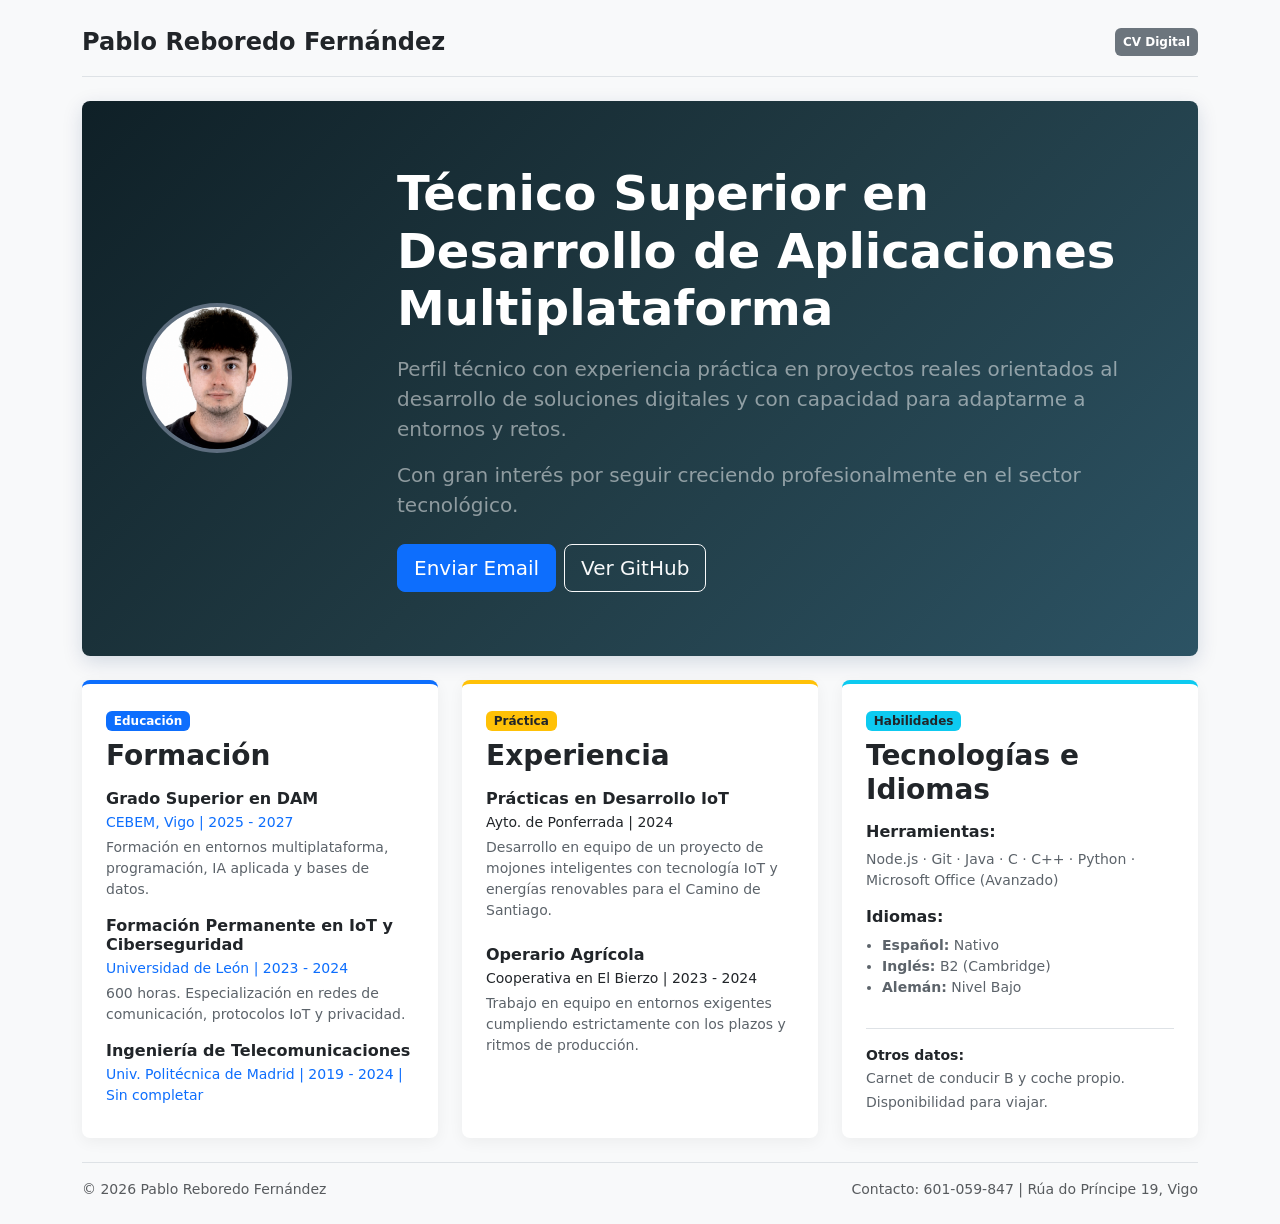
==== index.html @ 942bec18 "Rename" ====
<!DOCTYPE html>
<html lang="es">

<head>
    <meta charset="utf-8">
    <meta name="viewport" content="width=device-width, initial-scale=1">
    <meta name="description" content="Portal CV - Pablo Reboredo">
    <meta name="author" content="Pablo Reboredo">
    <title>Pablo Reboredo | CV Profesional</title>

    <link href="https://cdn.jsdelivr.net/npm/bootstrap@5.3.8/dist/css/bootstrap.min.css" rel="stylesheet"
        integrity="sha384-sRIl4kxILFvY47J16cr9ZwB07vP4J8+LH7qKQnuqkuIAvNWLzeN8tE5YBujZqJLB" crossorigin="anonymous">

    <style>
        body {
            background-color: #f8f9fa;
            color: #212529;
            font-family: 'Segoe UI', system-ui, -apple-system, sans-serif;
        }

        .jumbotron-custom {
            background: linear-gradient(135deg, #0f2027 0%, #203a43 50%, #2c5364 100%);
            box-shadow: 0 6px 20px rgba(0, 40, 94, 0.15);
        }

        /* Contenedor reservado para la foto de perfil */
        .profile-photo-container {
            width: 150px;
            height: 150px;
            border-radius: 50%;
            border: 4px solid rgba(255, 255, 255, 0.2);
            overflow: hidden;
            background-color: #34495e;
            display: flex;
            align-items: center;
            justify-content: center;
            transition: transform 0.3s ease;
        }
        
        .profile-photo-container:hover {
            transform: scale(1.05);
            border-color: #0d6efd;
        }

        .profile-photo-container img {
            width: 100%;
            height: 100%;
            object-fit: cover;
        }

        .card-custom {
            border: none;
            background-color: #ffffff;
            box-shadow: 0 4px 15px rgba(0, 0, 0, 0.05);
            transition: transform 0.3s ease, box-shadow 0.3s ease;
        }

        .card-custom:hover {
            transform: translateY(-5px);
            box-shadow: 0 8px 25px rgba(0, 40, 94, 0.12);
        }

        /* Ajuste de color para los textos oscuros de las tarjetas */
        .text-card-muted {
            color: #5c636a;
        }

        .btn-custom-glow {
            transition: all 0.3s ease;
            text-decoration: none;
        }

        .btn-custom-glow:hover {
            box-shadow: 0 0 12px rgba(13, 110, 253, 0.4);
            transform: scale(1.02);
        }
    </style>
</head>

<body>
    <main>
        <div class="container py-4">
            <header class="pb-3 mb-4 border-bottom d-flex justify-content-between align-items-center">
                <span class="fs-4 fw-bold text-dark">Pablo Reboredo Fernández</span>
                <span class="badge bg-secondary p-2">CV Digital</span>
            </header>

            <div class="jumbotron-custom p-5 mb-4 rounded-3 text-white">
                <div class="container-fluid py-3">
                    <div class="row align-items-center g-4">
                        <div class="col-md-3 d-flex justify-content-center justify-content-md-start">
                            <div class="profile-photo-container">
                                <img src="FOTO_CV_PabloReboredo.png" alt="Foto CV Pablo"> 
                            </div>
                        </div>
                        <div class="col-md-9 text-center text-md-start">
                            <h1 class="display-5 fw-bold">Técnico Superior en Desarrollo de Aplicaciones Multiplataforma</h1>
                            <p class="fs-5 text-white-50 my-3">
                                Perfil técnico con experiencia práctica en proyectos reales orientados al desarrollo de soluciones digitales y con capacidad para adaptarme a entornos y retos.</p>
                            <p class="fs-5 text-white-50 my-3">
                                Con gran interés por seguir creciendo profesionalmente en el sector tecnológico.</p>
                            <div class="d-flex flex-wrap gap-2 justify-content-center justify-content-md-start pt-2">
                                <a href="mailto:pabloreboredo16@gmail.com" class="btn btn-primary btn-lg btn-custom-glow">Enviar Email</a>
                                <a href="https://github.com/pabloreboredo16" target="_blank" class="btn btn-outline-light btn-lg btn-custom-glow">Ver GitHub</a>
                            </div>
                        </div>
                    </div>
                </div>
            </div>

            <div class="row align-items-md-stretch g-4">
                
                <div class="col-md-4">
                    <div class="card-custom h-100 rounded-3 p-4 border-top border-primary border-4">
                        <div>
                            <span class="badge bg-primary mb-2">Educación</span>
                            <h2 class="h3 fw-bold mb-3">Formación</h2>
                            
                            <div class="mb-3">
                                <h6 class="fw-bold text-dark mb-1">Grado Superior en DAM</h6>
                                <small class="text-primary d-block mb-1">CEBEM, Vigo | 2025 - 2027</small>
                                <p class="small text-card-muted">Formación en entornos multiplataforma, programación, IA aplicada y bases de datos.</p>
                            </div>
                            
                            <div class="mb-3">
                                <h6 class="fw-bold text-dark mb-1">Formación Permanente en IoT y Ciberseguridad</h6>
                                <small class="text-primary d-block mb-1">Universidad de León | 2023 - 2024</small>
                                <p class="small text-card-muted">600 horas. Especialización en redes de comunicación, protocolos IoT y privacidad.</p>
                            </div>

                            <div class="mb-2">
                                <h6 class="fw-bold text-dark mb-1">Ingeniería de Telecomunicaciones</h6>
                                <small class="text-primary d-block mb-1">Univ. Politécnica de Madrid | 2019 - 2024 | Sin completar</small>
                            </div>
                        </div>
                    </div>
                </div>

                <div class="col-md-4">
                    <div class="card-custom h-100 rounded-3 p-4 border-top border-warning border-4">
                        <div>
                            <span class="badge bg-warning text-dark mb-2">Práctica</span>
                            <h2 class="h3 fw-bold mb-3">Experiencia</h2>
                            
                            <div class="mb-4">
                                <h6 class="fw-bold text-dark mb-1">Prácticas en Desarrollo IoT</h6>
                                <small class="text-warning text-dark d-block mb-1">Ayto. de Ponferrada | 2024</small>
                                <p class="small text-card-muted">Desarrollo en equipo de un proyecto de mojones inteligentes con tecnología IoT y energías renovables para el Camino de Santiago.</p>
                            </div>
                            
                            <div class="mb-2">
                                <h6 class="fw-bold text-dark mb-1">Operario Agrícola</h6>
                                <small class="text-warning text-dark d-block mb-1">Cooperativa en El Bierzo | 2023 - 2024</small>
                                <p class="small text-card-muted">Trabajo en equipo en entornos exigentes cumpliendo estrictamente con los plazos y ritmos de producción.</p>
                            </div>
                        </div>
                    </div>
                </div>

                <div class="col-md-4">
                    <div class="card-custom h-100 rounded-3 p-4 border-top border-info border-4">
                        <div class="d-flex flex-column h-100 justify-content-between">
                            <div>
                                <span class="badge bg-info text-dark mb-2">Habilidades</span>
                                <h2 class="h3 fw-bold mb-3">Tecnologías e Idiomas</h2>
                                
                                <h6 class="fw-bold text-dark mb-2">Herramientas:</h6>
                                <p class="small text-card-muted mb-3">
                                    Node.js · Git · Java · C · C++ · Python · Microsoft Office (Avanzado)
                                </p>
                                
                                <h6 class="fw-bold text-dark mb-2">Idiomas:</h6>
                                <ul class="small text-card-muted ps-3 mb-0">
                                    <li><strong>Español:</strong> Nativo</li>
                                    <li><strong>Inglés:</strong> B2 (Cambridge)</li>
                                    <li><strong>Alemán:</strong> Nivel Bajo</li>
                                </ul>
                            </div>
                            
                            <div class="mt-3 pt-3 border-top text-center text-md-start">
                                <small class="text-dark d-block"><strong>Otros datos:</strong></small>
                                <small class="text-card-muted">Carnet de conducir B y coche propio. Disponibilidad para viajar.</small>
                            </div>
                        </div>
                    </div>
                </div>
                
            </div>

            <footer class="pt-3 mt-4 text-muted border-top d-flex justify-content-between flex-wrap gap-2 small">
                <span>&copy; 2026 Pablo Reboredo Fernández</span>
                <span>Contacto: 601-059-847 | Rúa do Príncipe 19, Vigo</span>
            </footer>
        </div>
    </main>

    <script src="https://cdn.jsdelivr.net/npm/@popperjs/core@2.11.8/dist/umd/popper.min.js"></script>
    <script src="https://cdn.jsdelivr.net/npm/bootstrap@5.3.8/dist/js/bootstrap.bundle.min.js"></script>
</body>

</html>
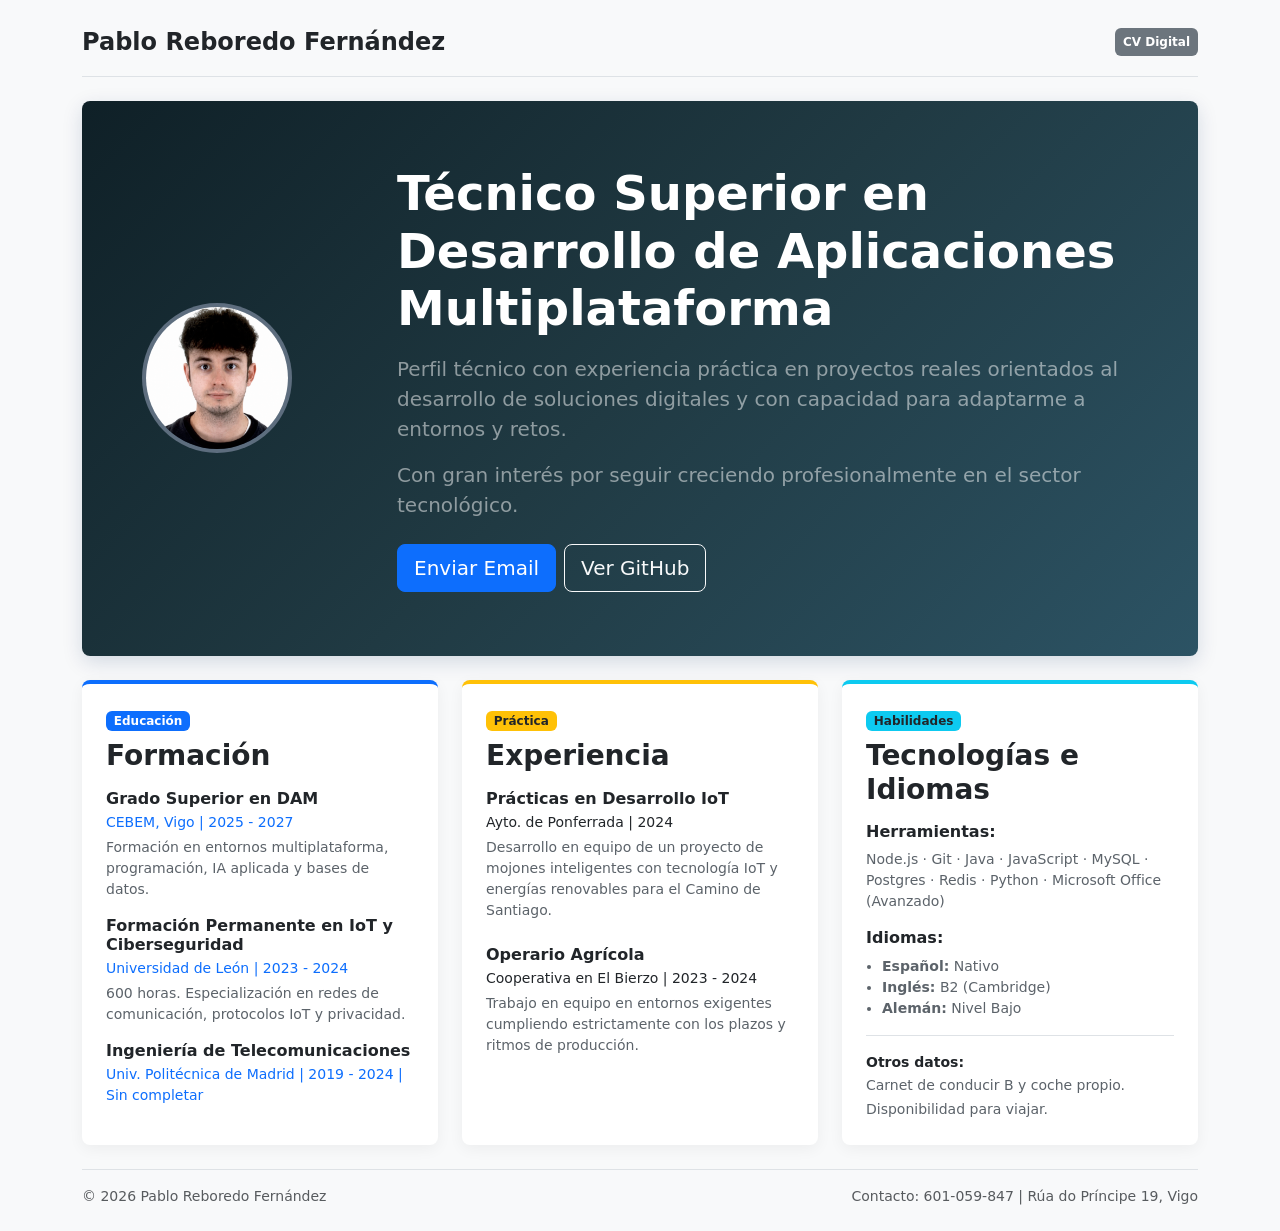
==== commit c0fc1cfb: "Añadir README y cambios pequeños" ====
--- a/index.html
+++ b/index.html
@@ -1,201 +1,201 @@
-<!DOCTYPE html>
-<html lang="es">
-
-<head>
-    <meta charset="utf-8">
-    <meta name="viewport" content="width=device-width, initial-scale=1">
-    <meta name="description" content="Portal CV - Pablo Reboredo">
-    <meta name="author" content="Pablo Reboredo">
-    <title>Pablo Reboredo | CV Profesional</title>
-
-    <link href="https://cdn.jsdelivr.net/npm/bootstrap@5.3.8/dist/css/bootstrap.min.css" rel="stylesheet"
-        integrity="sha384-sRIl4kxILFvY47J16cr9ZwB07vP4J8+LH7qKQnuqkuIAvNWLzeN8tE5YBujZqJLB" crossorigin="anonymous">
-
-    <style>
-        body {
-            background-color: #f8f9fa;
-            color: #212529;
-            font-family: 'Segoe UI', system-ui, -apple-system, sans-serif;
-        }
-
-        .jumbotron-custom {
-            background: linear-gradient(135deg, #0f2027 0%, #203a43 50%, #2c5364 100%);
-            box-shadow: 0 6px 20px rgba(0, 40, 94, 0.15);
-        }
-
-        /* Contenedor reservado para la foto de perfil */
-        .profile-photo-container {
-            width: 150px;
-            height: 150px;
-            border-radius: 50%;
-            border: 4px solid rgba(255, 255, 255, 0.2);
-            overflow: hidden;
-            background-color: #34495e;
-            display: flex;
-            align-items: center;
-            justify-content: center;
-            transition: transform 0.3s ease;
-        }
-        
-        .profile-photo-container:hover {
-            transform: scale(1.05);
-            border-color: #0d6efd;
-        }
-
-        .profile-photo-container img {
-            width: 100%;
-            height: 100%;
-            object-fit: cover;
-        }
-
-        .card-custom {
-            border: none;
-            background-color: #ffffff;
-            box-shadow: 0 4px 15px rgba(0, 0, 0, 0.05);
-            transition: transform 0.3s ease, box-shadow 0.3s ease;
-        }
-
-        .card-custom:hover {
-            transform: translateY(-5px);
-            box-shadow: 0 8px 25px rgba(0, 40, 94, 0.12);
-        }
-
-        /* Ajuste de color para los textos oscuros de las tarjetas */
-        .text-card-muted {
-            color: #5c636a;
-        }
-
-        .btn-custom-glow {
-            transition: all 0.3s ease;
-            text-decoration: none;
-        }
-
-        .btn-custom-glow:hover {
-            box-shadow: 0 0 12px rgba(13, 110, 253, 0.4);
-            transform: scale(1.02);
-        }
-    </style>
-</head>
-
-<body>
-    <main>
-        <div class="container py-4">
-            <header class="pb-3 mb-4 border-bottom d-flex justify-content-between align-items-center">
-                <span class="fs-4 fw-bold text-dark">Pablo Reboredo Fernández</span>
-                <span class="badge bg-secondary p-2">CV Digital</span>
-            </header>
-
-            <div class="jumbotron-custom p-5 mb-4 rounded-3 text-white">
-                <div class="container-fluid py-3">
-                    <div class="row align-items-center g-4">
-                        <div class="col-md-3 d-flex justify-content-center justify-content-md-start">
-                            <div class="profile-photo-container">
-                                <img src="FOTO_CV_PabloReboredo.png" alt="Foto CV Pablo"> 
-                            </div>
-                        </div>
-                        <div class="col-md-9 text-center text-md-start">
-                            <h1 class="display-5 fw-bold">Técnico Superior en Desarrollo de Aplicaciones Multiplataforma</h1>
-                            <p class="fs-5 text-white-50 my-3">
-                                Perfil técnico con experiencia práctica en proyectos reales orientados al desarrollo de soluciones digitales y con capacidad para adaptarme a entornos y retos.</p>
-                            <p class="fs-5 text-white-50 my-3">
-                                Con gran interés por seguir creciendo profesionalmente en el sector tecnológico.</p>
-                            <div class="d-flex flex-wrap gap-2 justify-content-center justify-content-md-start pt-2">
-                                <a href="mailto:pabloreboredo16@gmail.com" class="btn btn-primary btn-lg btn-custom-glow">Enviar Email</a>
-                                <a href="https://github.com/pabloreboredo16" target="_blank" class="btn btn-outline-light btn-lg btn-custom-glow">Ver GitHub</a>
-                            </div>
-                        </div>
-                    </div>
-                </div>
-            </div>
-
-            <div class="row align-items-md-stretch g-4">
-                
-                <div class="col-md-4">
-                    <div class="card-custom h-100 rounded-3 p-4 border-top border-primary border-4">
-                        <div>
-                            <span class="badge bg-primary mb-2">Educación</span>
-                            <h2 class="h3 fw-bold mb-3">Formación</h2>
-                            
-                            <div class="mb-3">
-                                <h6 class="fw-bold text-dark mb-1">Grado Superior en DAM</h6>
-                                <small class="text-primary d-block mb-1">CEBEM, Vigo | 2025 - 2027</small>
-                                <p class="small text-card-muted">Formación en entornos multiplataforma, programación, IA aplicada y bases de datos.</p>
-                            </div>
-                            
-                            <div class="mb-3">
-                                <h6 class="fw-bold text-dark mb-1">Formación Permanente en IoT y Ciberseguridad</h6>
-                                <small class="text-primary d-block mb-1">Universidad de León | 2023 - 2024</small>
-                                <p class="small text-card-muted">600 horas. Especialización en redes de comunicación, protocolos IoT y privacidad.</p>
-                            </div>
-
-                            <div class="mb-2">
-                                <h6 class="fw-bold text-dark mb-1">Ingeniería de Telecomunicaciones</h6>
-                                <small class="text-primary d-block mb-1">Univ. Politécnica de Madrid | 2019 - 2024 | Sin completar</small>
-                            </div>
-                        </div>
-                    </div>
-                </div>
-
-                <div class="col-md-4">
-                    <div class="card-custom h-100 rounded-3 p-4 border-top border-warning border-4">
-                        <div>
-                            <span class="badge bg-warning text-dark mb-2">Práctica</span>
-                            <h2 class="h3 fw-bold mb-3">Experiencia</h2>
-                            
-                            <div class="mb-4">
-                                <h6 class="fw-bold text-dark mb-1">Prácticas en Desarrollo IoT</h6>
-                                <small class="text-warning text-dark d-block mb-1">Ayto. de Ponferrada | 2024</small>
-                                <p class="small text-card-muted">Desarrollo en equipo de un proyecto de mojones inteligentes con tecnología IoT y energías renovables para el Camino de Santiago.</p>
-                            </div>
-                            
-                            <div class="mb-2">
-                                <h6 class="fw-bold text-dark mb-1">Operario Agrícola</h6>
-                                <small class="text-warning text-dark d-block mb-1">Cooperativa en El Bierzo | 2023 - 2024</small>
-                                <p class="small text-card-muted">Trabajo en equipo en entornos exigentes cumpliendo estrictamente con los plazos y ritmos de producción.</p>
-                            </div>
-                        </div>
-                    </div>
-                </div>
-
-                <div class="col-md-4">
-                    <div class="card-custom h-100 rounded-3 p-4 border-top border-info border-4">
-                        <div class="d-flex flex-column h-100 justify-content-between">
-                            <div>
-                                <span class="badge bg-info text-dark mb-2">Habilidades</span>
-                                <h2 class="h3 fw-bold mb-3">Tecnologías e Idiomas</h2>
-                                
-                                <h6 class="fw-bold text-dark mb-2">Herramientas:</h6>
-                                <p class="small text-card-muted mb-3">
-                                    Node.js · Git · Java · C · C++ · Python · Microsoft Office (Avanzado)
-                                </p>
-                                
-                                <h6 class="fw-bold text-dark mb-2">Idiomas:</h6>
-                                <ul class="small text-card-muted ps-3 mb-0">
-                                    <li><strong>Español:</strong> Nativo</li>
-                                    <li><strong>Inglés:</strong> B2 (Cambridge)</li>
-                                    <li><strong>Alemán:</strong> Nivel Bajo</li>
-                                </ul>
-                            </div>
-                            
-                            <div class="mt-3 pt-3 border-top text-center text-md-start">
-                                <small class="text-dark d-block"><strong>Otros datos:</strong></small>
-                                <small class="text-card-muted">Carnet de conducir B y coche propio. Disponibilidad para viajar.</small>
-                            </div>
-                        </div>
-                    </div>
-                </div>
-                
-            </div>
-
-            <footer class="pt-3 mt-4 text-muted border-top d-flex justify-content-between flex-wrap gap-2 small">
-                <span>&copy; 2026 Pablo Reboredo Fernández</span>
-                <span>Contacto: 601-059-847 | Rúa do Príncipe 19, Vigo</span>
-            </footer>
-        </div>
-    </main>
-
-    <script src="https://cdn.jsdelivr.net/npm/@popperjs/core@2.11.8/dist/umd/popper.min.js"></script>
-    <script src="https://cdn.jsdelivr.net/npm/bootstrap@5.3.8/dist/js/bootstrap.bundle.min.js"></script>
-</body>
-
-</html>
+<!DOCTYPE html>
+<html lang="es">
+
+<head>
+    <meta charset="utf-8">
+    <meta name="viewport" content="width=device-width, initial-scale=1">
+    <meta name="description" content="Portal CV - Pablo Reboredo">
+    <meta name="author" content="Pablo Reboredo">
+    <title>Pablo Reboredo | CV Profesional</title>
+
+    <link href="https://cdn.jsdelivr.net/npm/bootstrap@5.3.8/dist/css/bootstrap.min.css" rel="stylesheet"
+        integrity="sha384-sRIl4kxILFvY47J16cr9ZwB07vP4J8+LH7qKQnuqkuIAvNWLzeN8tE5YBujZqJLB" crossorigin="anonymous">
+
+    <style>
+        body {
+            background-color: #f8f9fa;
+            color: #212529;
+            font-family: 'Segoe UI', system-ui, -apple-system, sans-serif;
+        }
+
+        .jumbotron-custom {
+            background: linear-gradient(135deg, #0f2027 0%, #203a43 50%, #2c5364 100%);
+            box-shadow: 0 6px 20px rgba(0, 40, 94, 0.15);
+        }
+
+        /* Contenedor reservado para la foto de perfil */
+        .profile-photo-container {
+            width: 150px;
+            height: 150px;
+            border-radius: 50%;
+            border: 4px solid rgba(255, 255, 255, 0.2);
+            overflow: hidden;
+            background-color: #34495e;
+            display: flex;
+            align-items: center;
+            justify-content: center;
+            transition: transform 0.3s ease;
+        }
+        
+        .profile-photo-container:hover {
+            transform: scale(1.05);
+            border-color: #0d6efd;
+        }
+
+        .profile-photo-container img {
+            width: 100%;
+            height: 100%;
+            object-fit: cover;
+        }
+
+        .card-custom {
+            border: none;
+            background-color: #ffffff;
+            box-shadow: 0 4px 15px rgba(0, 0, 0, 0.05);
+            transition: transform 0.3s ease, box-shadow 0.3s ease;
+        }
+
+        .card-custom:hover {
+            transform: translateY(-5px);
+            box-shadow: 0 8px 25px rgba(0, 40, 94, 0.12);
+        }
+
+        /* Ajuste de color para los textos oscuros de las tarjetas */
+        .text-card-muted {
+            color: #5c636a;
+        }
+
+        .btn-custom-glow {
+            transition: all 0.3s ease;
+            text-decoration: none;
+        }
+
+        .btn-custom-glow:hover {
+            box-shadow: 0 0 12px rgba(13, 110, 253, 0.4);
+            transform: scale(1.02);
+        }
+    </style>
+</head>
+
+<body>
+    <main>
+        <div class="container py-4">
+            <header class="pb-3 mb-4 border-bottom d-flex justify-content-between align-items-center">
+                <span class="fs-4 fw-bold text-dark">Pablo Reboredo Fernández</span>
+                <span class="badge bg-secondary p-2">CV Digital</span>
+            </header>
+
+            <div class="jumbotron-custom p-5 mb-4 rounded-3 text-white">
+                <div class="container-fluid py-3">
+                    <div class="row align-items-center g-4">
+                        <div class="col-md-3 d-flex justify-content-center justify-content-md-start">
+                            <div class="profile-photo-container">
+                                <img src="img/img-cv.png" alt="Foto CV Pablo"> 
+                            </div>
+                        </div>
+                        <div class="col-md-9 text-center text-md-start">
+                            <h1 class="display-5 fw-bold">Técnico Superior en Desarrollo de Aplicaciones Multiplataforma</h1>
+                            <p class="fs-5 text-white-50 my-3">
+                                Perfil técnico con experiencia práctica en proyectos reales orientados al desarrollo de soluciones digitales y con capacidad para adaptarme a entornos y retos.</p>
+                            <p class="fs-5 text-white-50 my-3">
+                                Con gran interés por seguir creciendo profesionalmente en el sector tecnológico.</p>
+                            <div class="d-flex flex-wrap gap-2 justify-content-center justify-content-md-start pt-2">
+                                <a href="mailto:pabloreboredo16@gmail.com" class="btn btn-primary btn-lg btn-custom-glow">Enviar Email</a>
+                                <a href="https://github.com/pabloreboredo16" target="_blank" class="btn btn-outline-light btn-lg btn-custom-glow">Ver GitHub</a>
+                            </div>
+                        </div>
+                    </div>
+                </div>
+            </div>
+
+            <div class="row align-items-md-stretch g-4">
+                
+                <div class="col-md-4">
+                    <div class="card-custom h-100 rounded-3 p-4 border-top border-primary border-4">
+                        <div>
+                            <span class="badge bg-primary mb-2">Educación</span>
+                            <h2 class="h3 fw-bold mb-3">Formación</h2>
+                            
+                            <div class="mb-3">
+                                <h6 class="fw-bold text-dark mb-1">Grado Superior en DAM</h6>
+                                <small class="text-primary d-block mb-1">CEBEM, Vigo | 2025 - 2027</small>
+                                <p class="small text-card-muted">Formación en entornos multiplataforma, programación, IA aplicada y bases de datos.</p>
+                            </div>
+                            
+                            <div class="mb-3">
+                                <h6 class="fw-bold text-dark mb-1">Formación Permanente en IoT y Ciberseguridad</h6>
+                                <small class="text-primary d-block mb-1">Universidad de León | 2023 - 2024</small>
+                                <p class="small text-card-muted">600 horas. Especialización en redes de comunicación, protocolos IoT y privacidad.</p>
+                            </div>
+
+                            <div class="mb-2">
+                                <h6 class="fw-bold text-dark mb-1">Ingeniería de Telecomunicaciones</h6>
+                                <small class="text-primary d-block mb-1">Univ. Politécnica de Madrid | 2019 - 2024 | Sin completar</small>
+                            </div>
+                        </div>
+                    </div>
+                </div>
+
+                <div class="col-md-4">
+                    <div class="card-custom h-100 rounded-3 p-4 border-top border-warning border-4">
+                        <div>
+                            <span class="badge bg-warning text-dark mb-2">Práctica</span>
+                            <h2 class="h3 fw-bold mb-3">Experiencia</h2>
+                            
+                            <div class="mb-4">
+                                <h6 class="fw-bold text-dark mb-1">Prácticas en Desarrollo IoT</h6>
+                                <small class="text-warning text-dark d-block mb-1">Ayto. de Ponferrada | 2024</small>
+                                <p class="small text-card-muted">Desarrollo en equipo de un proyecto de mojones inteligentes con tecnología IoT y energías renovables para el Camino de Santiago.</p>
+                            </div>
+                            
+                            <div class="mb-2">
+                                <h6 class="fw-bold text-dark mb-1">Operario Agrícola</h6>
+                                <small class="text-warning text-dark d-block mb-1">Cooperativa en El Bierzo | 2023 - 2024</small>
+                                <p class="small text-card-muted">Trabajo en equipo en entornos exigentes cumpliendo estrictamente con los plazos y ritmos de producción.</p>
+                            </div>
+                        </div>
+                    </div>
+                </div>
+
+                <div class="col-md-4">
+                    <div class="card-custom h-100 rounded-3 p-4 border-top border-info border-4">
+                        <div class="d-flex flex-column h-100 justify-content-between">
+                            <div>
+                                <span class="badge bg-info text-dark mb-2">Habilidades</span>
+                                <h2 class="h3 fw-bold mb-3">Tecnologías e Idiomas</h2>
+                                
+                                <h6 class="fw-bold text-dark mb-2">Herramientas:</h6>
+                                <p class="small text-card-muted mb-3">
+                                    Node.js · Git · Java · JavaScript · MySQL · Postgres · Redis · Python · Microsoft Office (Avanzado)
+                                </p>
+                                
+                                <h6 class="fw-bold text-dark mb-2">Idiomas:</h6>
+                                <ul class="small text-card-muted ps-3 mb-0">
+                                    <li><strong>Español:</strong> Nativo</li>
+                                    <li><strong>Inglés:</strong> B2 (Cambridge)</li>
+                                    <li><strong>Alemán:</strong> Nivel Bajo</li>
+                                </ul>
+                            </div>
+                            
+                            <div class="mt-3 pt-3 border-top text-center text-md-start">
+                                <small class="text-dark d-block"><strong>Otros datos:</strong></small>
+                                <small class="text-card-muted">Carnet de conducir B y coche propio. Disponibilidad para viajar.</small>
+                            </div>
+                        </div>
+                    </div>
+                </div>
+                
+            </div>
+
+            <footer class="pt-3 mt-4 text-muted border-top d-flex justify-content-between flex-wrap gap-2 small">
+                <span>&copy; 2026 Pablo Reboredo Fernández</span>
+                <span>Contacto: 601-059-847 | Rúa do Príncipe 19, Vigo</span>
+            </footer>
+        </div>
+    </main>
+
+    <script src="https://cdn.jsdelivr.net/npm/@popperjs/core@2.11.8/dist/umd/popper.min.js"></script>
+    <script src="https://cdn.jsdelivr.net/npm/bootstrap@5.3.8/dist/js/bootstrap.bundle.min.js"></script>
+</body>
+
+</html>
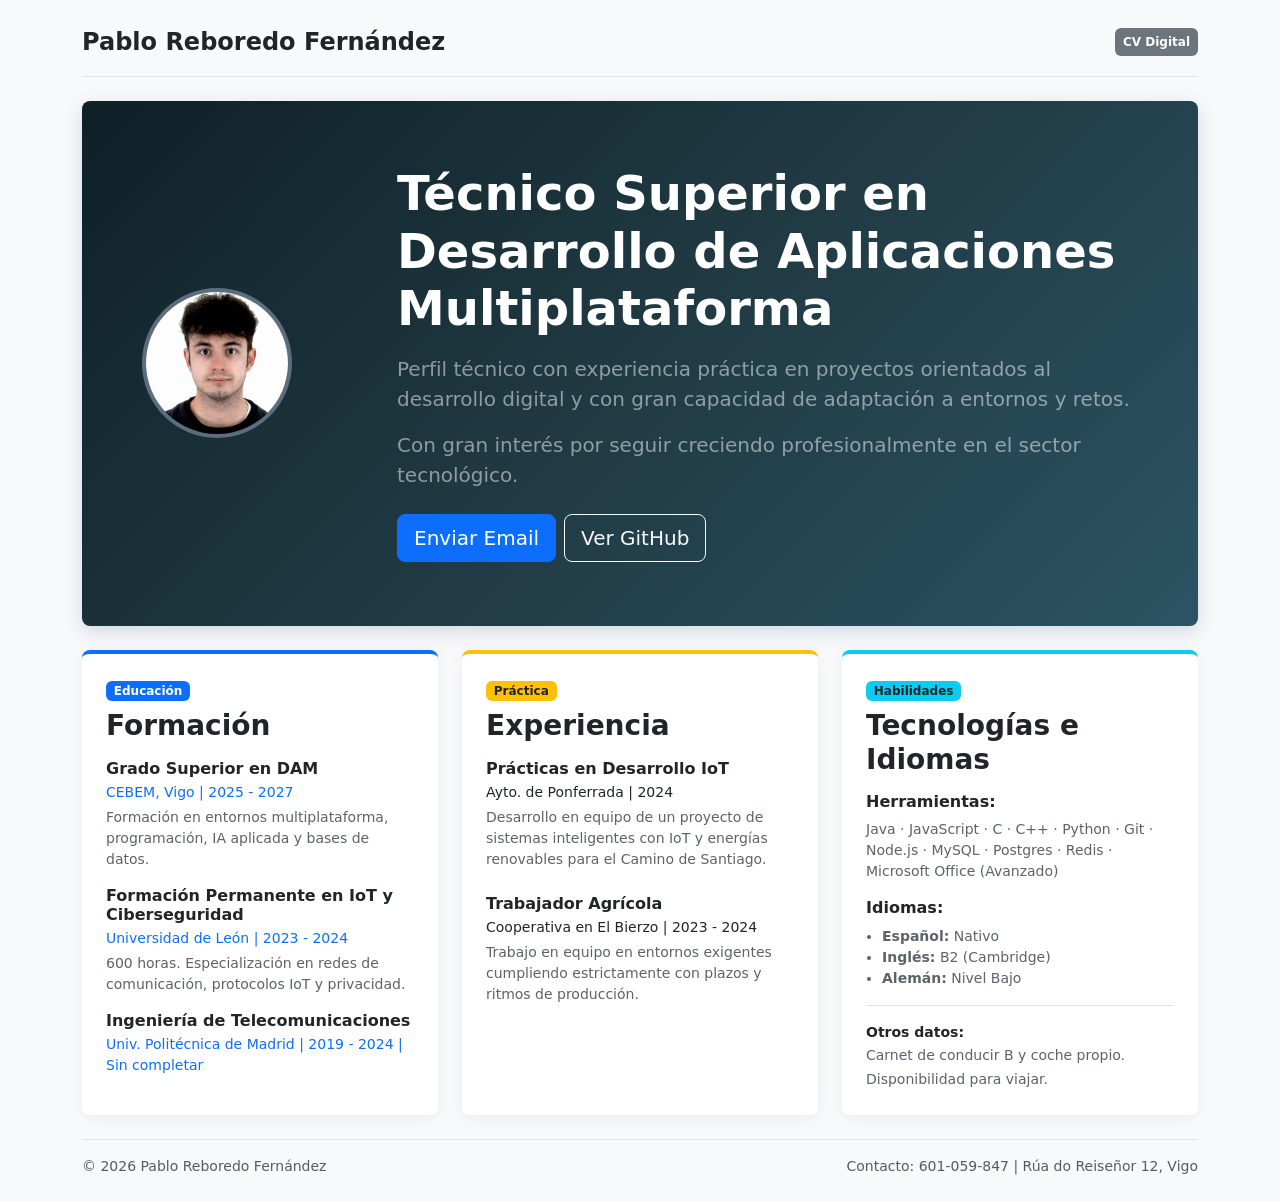
==== commit ad5e5b6c: "actualizar estructura y README" ====
--- a/index.html
+++ b/index.html
@@ -6,76 +6,12 @@
     <meta name="viewport" content="width=device-width, initial-scale=1">
     <meta name="description" content="Portal CV - Pablo Reboredo">
     <meta name="author" content="Pablo Reboredo">
-    <title>Pablo Reboredo | CV Profesional</title>
+    <title>Pablo Reboredo | CV</title>
 
     <link href="https://cdn.jsdelivr.net/npm/bootstrap@5.3.8/dist/css/bootstrap.min.css" rel="stylesheet"
         integrity="sha384-sRIl4kxILFvY47J16cr9ZwB07vP4J8+LH7qKQnuqkuIAvNWLzeN8tE5YBujZqJLB" crossorigin="anonymous">
-
-    <style>
-        body {
-            background-color: #f8f9fa;
-            color: #212529;
-            font-family: 'Segoe UI', system-ui, -apple-system, sans-serif;
-        }
-
-        .jumbotron-custom {
-            background: linear-gradient(135deg, #0f2027 0%, #203a43 50%, #2c5364 100%);
-            box-shadow: 0 6px 20px rgba(0, 40, 94, 0.15);
-        }
-
-        /* Contenedor reservado para la foto de perfil */
-        .profile-photo-container {
-            width: 150px;
-            height: 150px;
-            border-radius: 50%;
-            border: 4px solid rgba(255, 255, 255, 0.2);
-            overflow: hidden;
-            background-color: #34495e;
-            display: flex;
-            align-items: center;
-            justify-content: center;
-            transition: transform 0.3s ease;
-        }
-        
-        .profile-photo-container:hover {
-            transform: scale(1.05);
-            border-color: #0d6efd;
-        }
-
-        .profile-photo-container img {
-            width: 100%;
-            height: 100%;
-            object-fit: cover;
-        }
-
-        .card-custom {
-            border: none;
-            background-color: #ffffff;
-            box-shadow: 0 4px 15px rgba(0, 0, 0, 0.05);
-            transition: transform 0.3s ease, box-shadow 0.3s ease;
-        }
-
-        .card-custom:hover {
-            transform: translateY(-5px);
-            box-shadow: 0 8px 25px rgba(0, 40, 94, 0.12);
-        }
-
-        /* Ajuste de color para los textos oscuros de las tarjetas */
-        .text-card-muted {
-            color: #5c636a;
-        }
-
-        .btn-custom-glow {
-            transition: all 0.3s ease;
-            text-decoration: none;
-        }
-
-        .btn-custom-glow:hover {
-            box-shadow: 0 0 12px rgba(13, 110, 253, 0.4);
-            transform: scale(1.02);
-        }
-    </style>
-</head>
+    <link rel="stylesheet" href="style.css">
+    </head>
 
 <body>
     <main>
@@ -96,7 +32,7 @@
                         <div class="col-md-9 text-center text-md-start">
                             <h1 class="display-5 fw-bold">Técnico Superior en Desarrollo de Aplicaciones Multiplataforma</h1>
                             <p class="fs-5 text-white-50 my-3">
-                                Perfil técnico con experiencia práctica en proyectos reales orientados al desarrollo de soluciones digitales y con capacidad para adaptarme a entornos y retos.</p>
+                                Perfil técnico con experiencia práctica en proyectos orientados al desarrollo digital y con gran capacidad de adaptación a entornos y retos.</p>
                             <p class="fs-5 text-white-50 my-3">
                                 Con gran interés por seguir creciendo profesionalmente en el sector tecnológico.</p>
                             <div class="d-flex flex-wrap gap-2 justify-content-center justify-content-md-start pt-2">
@@ -145,13 +81,13 @@
                             <div class="mb-4">
                                 <h6 class="fw-bold text-dark mb-1">Prácticas en Desarrollo IoT</h6>
                                 <small class="text-warning text-dark d-block mb-1">Ayto. de Ponferrada | 2024</small>
-                                <p class="small text-card-muted">Desarrollo en equipo de un proyecto de mojones inteligentes con tecnología IoT y energías renovables para el Camino de Santiago.</p>
+                                <p class="small text-card-muted">Desarrollo en equipo de un proyecto de sistemas inteligentes con IoT y energías renovables para el Camino de Santiago.</p>
                             </div>
                             
                             <div class="mb-2">
-                                <h6 class="fw-bold text-dark mb-1">Operario Agrícola</h6>
+                                <h6 class="fw-bold text-dark mb-1">Trabajador Agrícola</h6>
                                 <small class="text-warning text-dark d-block mb-1">Cooperativa en El Bierzo | 2023 - 2024</small>
-                                <p class="small text-card-muted">Trabajo en equipo en entornos exigentes cumpliendo estrictamente con los plazos y ritmos de producción.</p>
+                                <p class="small text-card-muted">Trabajo en equipo en entornos exigentes cumpliendo estrictamente con plazos y ritmos de producción.</p>
                             </div>
                         </div>
                     </div>
@@ -166,7 +102,8 @@
                                 
                                 <h6 class="fw-bold text-dark mb-2">Herramientas:</h6>
                                 <p class="small text-card-muted mb-3">
-                                    Node.js · Git · Java · JavaScript · MySQL · Postgres · Redis · Python · Microsoft Office (Avanzado)
+                                    Java · JavaScript · C · C++ · Python · Git · Node.js · MySQL · Postgres · Redis · 
+                                    Microsoft Office (Avanzado)
                                 </p>
                                 
                                 <h6 class="fw-bold text-dark mb-2">Idiomas:</h6>
@@ -189,7 +126,7 @@
 
             <footer class="pt-3 mt-4 text-muted border-top d-flex justify-content-between flex-wrap gap-2 small">
                 <span>&copy; 2026 Pablo Reboredo Fernández</span>
-                <span>Contacto: 601-059-847 | Rúa do Príncipe 19, Vigo</span>
+                <span>Contacto: 601-059-847 | Rúa do Reiseñor 12, Vigo</span>
             </footer>
         </div>
     </main>
--- a/style.css
+++ b/style.css
@@ -0,0 +1,61 @@
+body {
+            background-color: #f8f9fa;
+            color: #212529;
+            font-family: 'Segoe UI', system-ui, -apple-system, sans-serif;
+        }
+
+        .jumbotron-custom {
+            background: linear-gradient(135deg, #0f2027 0%, #203a43 50%, #2c5364 100%);
+            box-shadow: 0 6px 20px rgba(0, 40, 94, 0.15);
+        }
+
+        .profile-photo-container {
+            width: 150px;
+            height: 150px;
+            border-radius: 50%;
+            border: 4px solid rgba(255, 255, 255, 0.2);
+            overflow: hidden;
+            background-color: #34495e;
+            display: flex;
+            align-items: center;
+            justify-content: center;
+            transition: transform 0.3s ease;
+        }
+        
+        .profile-photo-container:hover {
+            transform: scale(1.05);
+            border-color: #0d6efd;
+        }
+
+        .profile-photo-container img {
+            width: 100%;
+            height: 100%;
+            object-fit: cover;
+        }
+
+        .card-custom {
+            border: none;
+            background-color: #ffffff;
+            box-shadow: 0 4px 15px rgba(0, 0, 0, 0.05);
+            transition: transform 0.3s ease, box-shadow 0.3s ease;
+        }
+
+        .card-custom:hover {
+            transform: translateY(-5px);
+            box-shadow: 0 8px 25px rgba(0, 40, 94, 0.12);
+        }
+
+        /* Ajuste de color para los textos oscuros de las tarjetas */
+        .text-card-muted {
+            color: #5c636a;
+        }
+
+        .btn-custom-glow {
+            transition: all 0.3s ease;
+            text-decoration: none;
+        }
+
+        .btn-custom-glow:hover {
+            box-shadow: 0 0 12px rgba(13, 110, 253, 0.4);
+            transform: scale(1.02);
+        }
